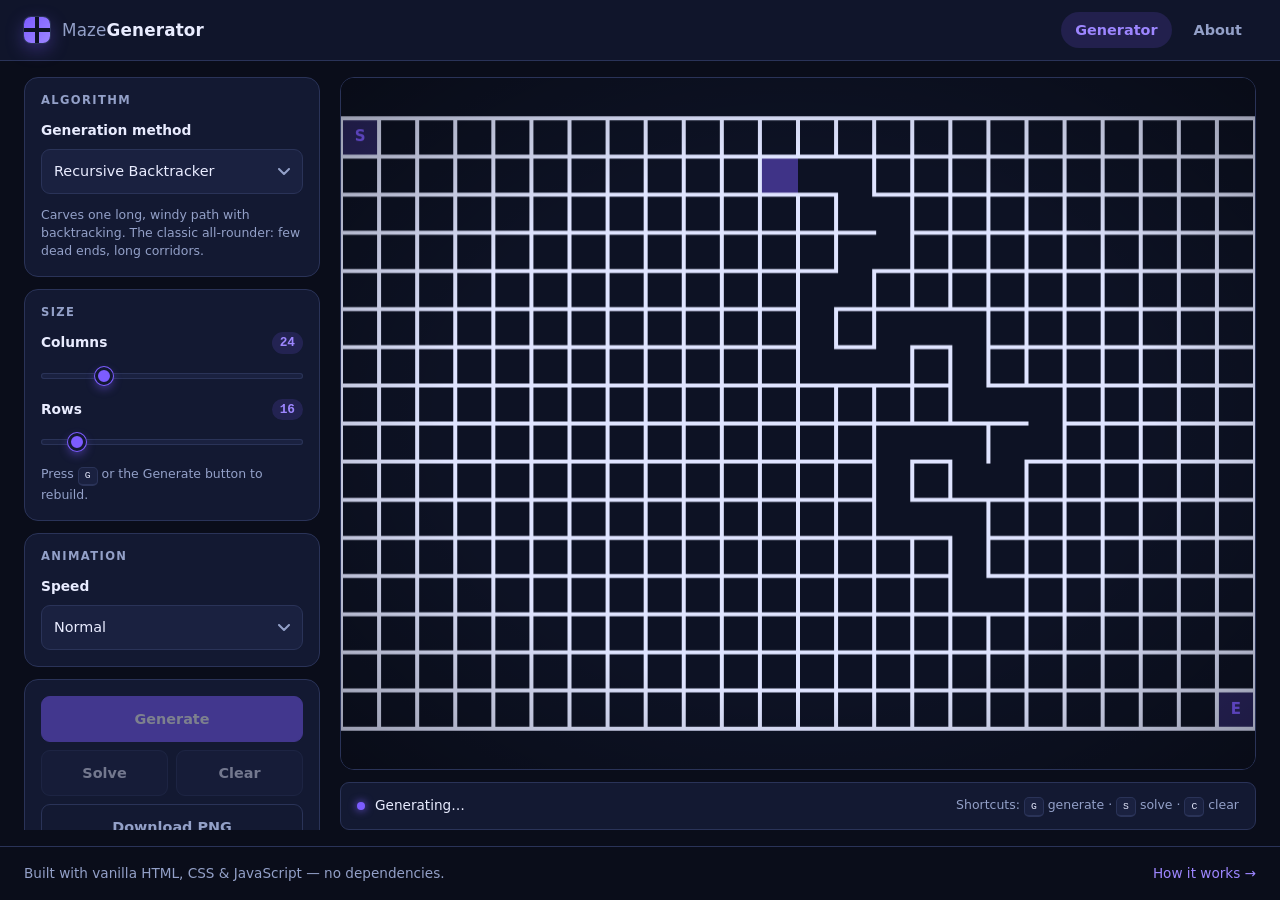
==== index.html @ a0373b2f "project created" ====
<!DOCTYPE html>
<html lang="en">
<head>
  <meta charset="UTF-8">
  <meta name="viewport" content="width=device-width, initial-scale=1.0">
  <title>Maze Generator</title>
  <meta name="description" content="Generate and solve mazes in the browser with four classic algorithms.">
  <link rel="stylesheet" href="css/base.css">
  <link rel="stylesheet" href="css/layout.css">
  <link rel="stylesheet" href="css/controls.css">
  <link rel="stylesheet" href="css/maze.css">
</head>
<body class="app-page">

  <header class="site-header">
    <a class="brand" href="index.html">
      <span class="brand-mark" aria-hidden="true"></span>
      <span class="brand-text">Maze<strong>Generator</strong></span>
    </a>
    <nav class="site-nav" aria-label="Main navigation">
      <a href="index.html" class="is-active">Generator</a>
      <a href="pages/about.html">About</a>
    </nav>
  </header>

  <main class="app">

    <!-- ============ Control panel ============ -->
    <aside class="panel" aria-label="Maze settings">

      <section class="panel-section">
        <h2 class="panel-title">Algorithm</h2>
        <label class="field">
          <span class="field-label">Generation method</span>
          <select id="algorithm" class="select"></select>
        </label>
        <p id="algorithm-hint" class="field-hint"></p>
      </section>

      <section class="panel-section">
        <h2 class="panel-title">Size</h2>
        <label class="field">
          <span class="field-label">
            Columns
            <output id="cols-value" for="cols">24</output>
          </span>
          <input type="range" id="cols" class="slider" min="8" max="80" step="2" value="24">
        </label>
        <label class="field">
          <span class="field-label">
            Rows
            <output id="rows-value" for="rows">16</output>
          </span>
          <input type="range" id="rows" class="slider" min="8" max="80" step="2" value="16">
        </label>
        <p class="field-hint">Press <kbd>G</kbd> or the Generate button to rebuild.</p>
      </section>

      <section class="panel-section">
        <h2 class="panel-title">Animation</h2>
        <label class="field">
          <span class="field-label">Speed</span>
          <select id="speed" class="select"></select>
        </label>
      </section>

      <section class="panel-section panel-actions">
        <button id="btn-generate" class="btn btn-primary" type="button">Generate</button>
        <div class="btn-row">
          <button id="btn-solve" class="btn" type="button">Solve</button>
          <button id="btn-clear" class="btn" type="button">Clear</button>
        </div>
        <button id="btn-download" class="btn btn-ghost" type="button">Download PNG</button>
      </section>

      <section class="panel-section stats" aria-label="Maze statistics">
        <div class="stat">
          <span class="stat-label">Size</span>
          <span id="stat-size" class="stat-value">&mdash;</span>
        </div>
        <div class="stat">
          <span class="stat-label">Algorithm</span>
          <span id="stat-algorithm" class="stat-value">&mdash;</span>
        </div>
        <div class="stat">
          <span class="stat-label">Built in</span>
          <span id="stat-time" class="stat-value">&mdash;</span>
        </div>
        <div class="stat">
          <span class="stat-label">Path</span>
          <span id="stat-path" class="stat-value">&mdash;</span>
        </div>
      </section>

    </aside>

    <!-- ============ Maze stage ============ -->
    <section class="stage">
      <div class="canvas-wrap">
        <canvas id="maze-canvas" aria-label="Generated maze"></canvas>
      </div>
      <div class="statusbar">
        <span id="status-message" class="status-message" role="status" aria-live="polite">Loading&hellip;</span>
        <span class="status-hint">
          Shortcuts: <kbd>G</kbd> generate &middot; <kbd>S</kbd> solve &middot; <kbd>C</kbd> clear
        </span>
      </div>
    </section>

  </main>

  <footer class="site-footer">
    <span>Built with vanilla HTML, CSS &amp; JavaScript &mdash; no dependencies.</span>
    <a href="pages/about.html">How it works &rarr;</a>
  </footer>

  <!-- Logic files, one concern per file. Load order matters. -->
  <script src="js/config.js"></script>
  <script src="js/maze.js"></script>
  <script src="js/solver.js"></script>
  <script src="js/renderer.js"></script>
  <script src="js/animation.js"></script>
  <script src="js/controls.js"></script>
  <script src="js/main.js"></script>

</body>
</html>
---- css/base.css ----
/* =========================================================
   base.css — design tokens, reset, global typography
   ========================================================= */

:root {
  /* surfaces */
  --bg: #0a0d1a;
  --surface: #131932;
  --surface-2: #1a2140;
  --border: #2a3358;

  /* text */
  --text: #e9ecff;
  --text-dim: #93a0c8;

  /* accents */
  --accent: #7c5cff;
  --accent-strong: #9d86ff;
  --accent-soft: rgba(124, 92, 255, 0.16);
  --success: #4ade80;
  --danger: #f87171;

  /* shape & spacing */
  --radius: 14px;
  --radius-sm: 9px;
  --space-1: 4px;
  --space-2: 8px;
  --space-3: 12px;
  --space-4: 16px;
  --space-5: 24px;
  --space-6: 32px;

  /* fonts */
  --font-sans: "Segoe UI", system-ui, -apple-system, "Helvetica Neue", Arial, sans-serif;
  --font-mono: "Cascadia Code", "SF Mono", "JetBrains Mono", Consolas, "Courier New", monospace;

  /* colours read by js/renderer.js when drawing the canvas */
  --maze-bg: #0d1224;
  --maze-wall: #dfe4ff;
  --maze-accent: #7c5cff;
  --maze-path: #4ade80;
}

/* ---------- reset ---------- */

*,
*::before,
*::after {
  box-sizing: border-box;
}

* {
  margin: 0;
}

html {
  height: 100%;
}

body {
  font-family: var(--font-sans);
  font-size: 16px;
  line-height: 1.55;
  color: var(--text);
  background: var(--bg);
  -webkit-font-smoothing: antialiased;
}

img,
canvas,
svg {
  display: block;
  max-width: 100%;
}

button,
input,
select,
textarea {
  font: inherit;
  color: inherit;
}

a {
  color: var(--accent-strong);
  text-decoration: none;
}

a:hover {
  text-decoration: underline;
}

h1,
h2,
h3,
h4 {
  line-height: 1.2;
  font-weight: 700;
}

/* ---------- shared bits ---------- */

kbd {
  display: inline-block;
  min-width: 1.5em;
  padding: 1px 6px;
  border: 1px solid var(--border);
  border-bottom-width: 2px;
  border-radius: 5px;
  background: var(--surface-2);
  font-family: var(--font-mono);
  font-size: 0.78em;
  text-align: center;
  color: var(--text);
}

::selection {
  background: var(--accent-soft);
}

:focus-visible {
  outline: 2px solid var(--accent);
  outline-offset: 2px;
}

/* thin, subtle scrollbars */
* {
  scrollbar-width: thin;
  scrollbar-color: var(--border) transparent;
}

*::-webkit-scrollbar {
  width: 10px;
  height: 10px;
}

*::-webkit-scrollbar-thumb {
  background: var(--border);
  border-radius: 999px;
  border: 3px solid var(--bg);
}

*::-webkit-scrollbar-track {
  background: transparent;
}
---- css/layout.css ----
/* =========================================================
   layout.css — page shell: header, main grid, stage, footer
   ========================================================= */

body {
  display: flex;
  flex-direction: column;
  min-height: 100vh;
}

/* ---------- header ---------- */

.site-header {
  flex: none;
  display: flex;
  align-items: center;
  justify-content: space-between;
  gap: var(--space-4);
  padding: var(--space-3) var(--space-5);
  border-bottom: 1px solid var(--border);
  background: rgba(19, 25, 50, 0.75);
  backdrop-filter: blur(8px);
  position: sticky;
  top: 0;
  z-index: 10;
}

.brand {
  display: inline-flex;
  align-items: center;
  gap: var(--space-3);
  color: var(--text);
}

.brand:hover {
  text-decoration: none;
}

.brand-mark {
  width: 26px;
  height: 26px;
  border-radius: 7px;
  background:
    linear-gradient(90deg, transparent 42%, var(--maze-bg) 42% 58%, transparent 58%),
    linear-gradient(0deg, transparent 42%, var(--maze-bg) 42% 58%, transparent 58%),
    linear-gradient(135deg, var(--accent), var(--accent-strong));
  box-shadow: 0 0 0 1px var(--border), 0 6px 18px rgba(124, 92, 255, 0.35);
}

.brand-text {
  font-size: 1.05rem;
  letter-spacing: 0.01em;
  color: var(--text-dim);
}

.brand-text strong {
  color: var(--text);
  font-weight: 700;
}

.site-nav {
  display: flex;
  gap: var(--space-2);
}

.site-nav a {
  padding: 7px 14px;
  border-radius: 999px;
  font-size: 0.9rem;
  font-weight: 600;
  color: var(--text-dim);
  transition: background 0.15s ease, color 0.15s ease;
}

.site-nav a:hover {
  background: var(--surface-2);
  color: var(--text);
  text-decoration: none;
}

.site-nav a.is-active {
  background: var(--accent-soft);
  color: var(--accent-strong);
}

/* ---------- app grid ---------- */

.app {
  flex: 1 1 auto;
  display: grid;
  grid-template-columns: 300px minmax(0, 1fr);
  gap: var(--space-4);
  width: 100%;
  max-width: 1440px;
  margin: 0 auto;
  padding: var(--space-4) var(--space-5);
  min-height: 0;
}

/* ---------- stage column ---------- */

.stage {
  display: flex;
  flex-direction: column;
  gap: var(--space-3);
  min-width: 0;
  min-height: 0;
}

/* ---------- footer ---------- */

.site-footer {
  flex: none;
  display: flex;
  flex-wrap: wrap;
  align-items: center;
  justify-content: space-between;
  gap: var(--space-3);
  padding: var(--space-4) var(--space-5);
  border-top: 1px solid var(--border);
  color: var(--text-dim);
  font-size: 0.85rem;
}

/* ---------- responsive ---------- */

/* On desktop the generator page fits the viewport: the panel scrolls
   internally instead of pushing the status bar and stats off-screen.
   Scoped to the app page so content pages still scroll normally. */
@media (min-width: 901px) {
  body.app-page {
    height: 100vh;
    overflow: hidden;
  }

  body.app-page .app {
    grid-template-rows: minmax(0, 1fr);
  }

  body.app-page .panel {
    min-height: 0;
    overflow-y: auto;
    padding-right: var(--space-1);
  }
}

@media (max-width: 900px) {
  .app {
    grid-template-columns: minmax(0, 1fr);
    padding: var(--space-4);
  }

  .site-header {
    padding: var(--space-3) var(--space-4);
  }

  .site-footer {
    padding: var(--space-4);
    justify-content: center;
    text-align: center;
  }
}
---- css/controls.css ----
/* =========================================================
   controls.css — control panel, form fields, buttons, stats
   ========================================================= */

.panel {
  display: flex;
  flex-direction: column;
  gap: var(--space-3);
  min-width: 0;
}

.panel-section {
  background: var(--surface);
  border: 1px solid var(--border);
  border-radius: var(--radius);
  padding: var(--space-4);
}

.panel-title {
  margin-bottom: var(--space-3);
  font-size: 0.72rem;
  font-weight: 700;
  letter-spacing: 0.12em;
  text-transform: uppercase;
  color: var(--text-dim);
}

/* ---------- fields ---------- */

.field {
  display: block;
  margin-bottom: var(--space-3);
}

.field:last-child {
  margin-bottom: 0;
}

.field-label {
  display: flex;
  align-items: center;
  justify-content: space-between;
  gap: var(--space-2);
  margin-bottom: var(--space-2);
  font-size: 0.86rem;
  font-weight: 600;
  color: var(--text);
}

.field-label output {
  min-width: 3ch;
  padding: 1px 8px;
  border-radius: 999px;
  background: var(--accent-soft);
  color: var(--accent-strong);
  font-family: var(--font-mono);
  font-size: 0.8rem;
  text-align: center;
}

.field-hint {
  margin-top: var(--space-2);
  font-size: 0.78rem;
  line-height: 1.45;
  color: var(--text-dim);
}

/* ---------- select ---------- */

.select {
  appearance: none;
  -webkit-appearance: none;
  width: 100%;
  padding: 10px 36px 10px 12px;
  border: 1px solid var(--border);
  border-radius: var(--radius-sm);
  background-color: var(--surface-2);
  background-image: url("data:image/svg+xml,%3Csvg xmlns='http://www.w3.org/2000/svg' width='12' height='8' viewBox='0 0 12 8'%3E%3Cpath d='M1 1l5 5 5-5' fill='none' stroke='%2393a0c8' stroke-width='2' stroke-linecap='round' stroke-linejoin='round'/%3E%3C/svg%3E");
  background-repeat: no-repeat;
  background-position: right 12px center;
  font-size: 0.9rem;
  cursor: pointer;
  transition: border-color 0.15s ease;
}

.select:hover {
  border-color: var(--accent);
}

.select option {
  background: var(--surface);
  color: var(--text);
}

/* ---------- range slider ---------- */

.slider {
  -webkit-appearance: none;
  appearance: none;
  width: 100%;
  height: 6px;
  border-radius: 999px;
  background: var(--surface-2);
  box-shadow: inset 0 0 0 1px var(--border);
  cursor: pointer;
}

.slider::-webkit-slider-thumb {
  -webkit-appearance: none;
  appearance: none;
  width: 18px;
  height: 18px;
  border-radius: 50%;
  border: 3px solid var(--surface);
  background: var(--accent);
  box-shadow: 0 0 0 1px var(--accent), 0 4px 10px rgba(124, 92, 255, 0.45);
  transition: transform 0.12s ease;
}

.slider::-webkit-slider-thumb:hover {
  transform: scale(1.12);
}

.slider::-moz-range-thumb {
  width: 14px;
  height: 14px;
  border-radius: 50%;
  border: 3px solid var(--surface);
  background: var(--accent);
  box-shadow: 0 0 0 1px var(--accent);
}

.slider::-moz-range-track {
  height: 6px;
  border-radius: 999px;
  background: var(--surface-2);
}

/* ---------- buttons ---------- */

.panel-actions {
  display: flex;
  flex-direction: column;
  gap: var(--space-2);
}

.btn-row {
  display: grid;
  grid-template-columns: 1fr 1fr;
  gap: var(--space-2);
}

.btn {
  appearance: none;
  width: 100%;
  padding: 11px 14px;
  border: 1px solid var(--border);
  border-radius: var(--radius-sm);
  background: var(--surface-2);
  color: var(--text);
  font-size: 0.9rem;
  font-weight: 600;
  cursor: pointer;
  transition: transform 0.12s ease, background 0.15s ease, border-color 0.15s ease;
}

.btn:hover:not(:disabled) {
  border-color: var(--accent);
  transform: translateY(-1px);
}

.btn:active:not(:disabled) {
  transform: translateY(0);
}

.btn:disabled {
  opacity: 0.45;
  cursor: not-allowed;
}

.btn-primary {
  border-color: var(--accent);
  background: var(--accent);
  color: #ffffff;
}

.btn-primary:hover:not(:disabled) {
  background: var(--accent-strong);
  border-color: var(--accent-strong);
}

.btn-ghost {
  background: transparent;
  color: var(--text-dim);
}

.btn-ghost:hover:not(:disabled) {
  color: var(--text);
}

/* ---------- stats ---------- */

.stats {
  display: grid;
  grid-template-columns: 1fr 1fr;
  gap: var(--space-2);
  background: transparent;
  border: none;
  padding: 0;
}

.stat {
  min-width: 0;
  padding: var(--space-3);
  border: 1px solid var(--border);
  border-radius: var(--radius-sm);
  background: var(--surface);
}

.stat-label {
  display: block;
  margin-bottom: 2px;
  font-size: 0.66rem;
  font-weight: 700;
  letter-spacing: 0.1em;
  text-transform: uppercase;
  color: var(--text-dim);
}

.stat-value {
  display: block;
  overflow: hidden;
  text-overflow: ellipsis;
  white-space: nowrap;
  font-family: var(--font-mono);
  font-size: 0.86rem;
  color: var(--text);
}
---- css/maze.css ----
/* =========================================================
   maze.css — canvas stage, status bar, busy state
   ========================================================= */

.canvas-wrap {
  position: relative;
  flex: 1 1 auto;
  min-height: 340px;
  overflow: hidden;
  border: 1px solid var(--border);
  border-radius: var(--radius);
  background: var(--maze-bg);
  box-shadow: inset 0 0 60px rgba(0, 0, 0, 0.45);
}

#maze-canvas {
  width: 100%;
  height: 100%;
}

/* subtle scan/vignette overlay for depth */
.canvas-wrap::after {
  content: "";
  position: absolute;
  inset: 0;
  pointer-events: none;
  background: radial-gradient(ellipse at center, transparent 55%, rgba(0, 0, 0, 0.35) 100%);
}

/* ---------- status bar ---------- */

.statusbar {
  display: flex;
  flex-wrap: wrap;
  align-items: center;
  justify-content: space-between;
  gap: var(--space-2) var(--space-4);
  padding: var(--space-3) var(--space-4);
  border: 1px solid var(--border);
  border-radius: var(--radius-sm);
  background: var(--surface);
  font-size: 0.85rem;
}

.status-message {
  position: relative;
  padding-left: 18px;
  color: var(--text);
}

.status-message::before {
  content: "";
  position: absolute;
  left: 0;
  top: 50%;
  width: 8px;
  height: 8px;
  margin-top: -4px;
  border-radius: 50%;
  background: var(--success);
  box-shadow: 0 0 8px var(--success);
}

body.is-busy .status-message::before {
  background: var(--accent);
  box-shadow: 0 0 8px var(--accent);
  animation: pulse 0.9s ease-in-out infinite;
}

@keyframes pulse {
  0%,
  100% {
    opacity: 1;
    transform: scale(1);
  }
  50% {
    opacity: 0.4;
    transform: scale(0.75);
  }
}

.status-hint {
  color: var(--text-dim);
  font-size: 0.78rem;
}

/* ---------- responsive ---------- */

@media (max-width: 900px) {
  .canvas-wrap {
    min-height: 55vh;
  }

  .status-hint {
    display: none;
  }
}
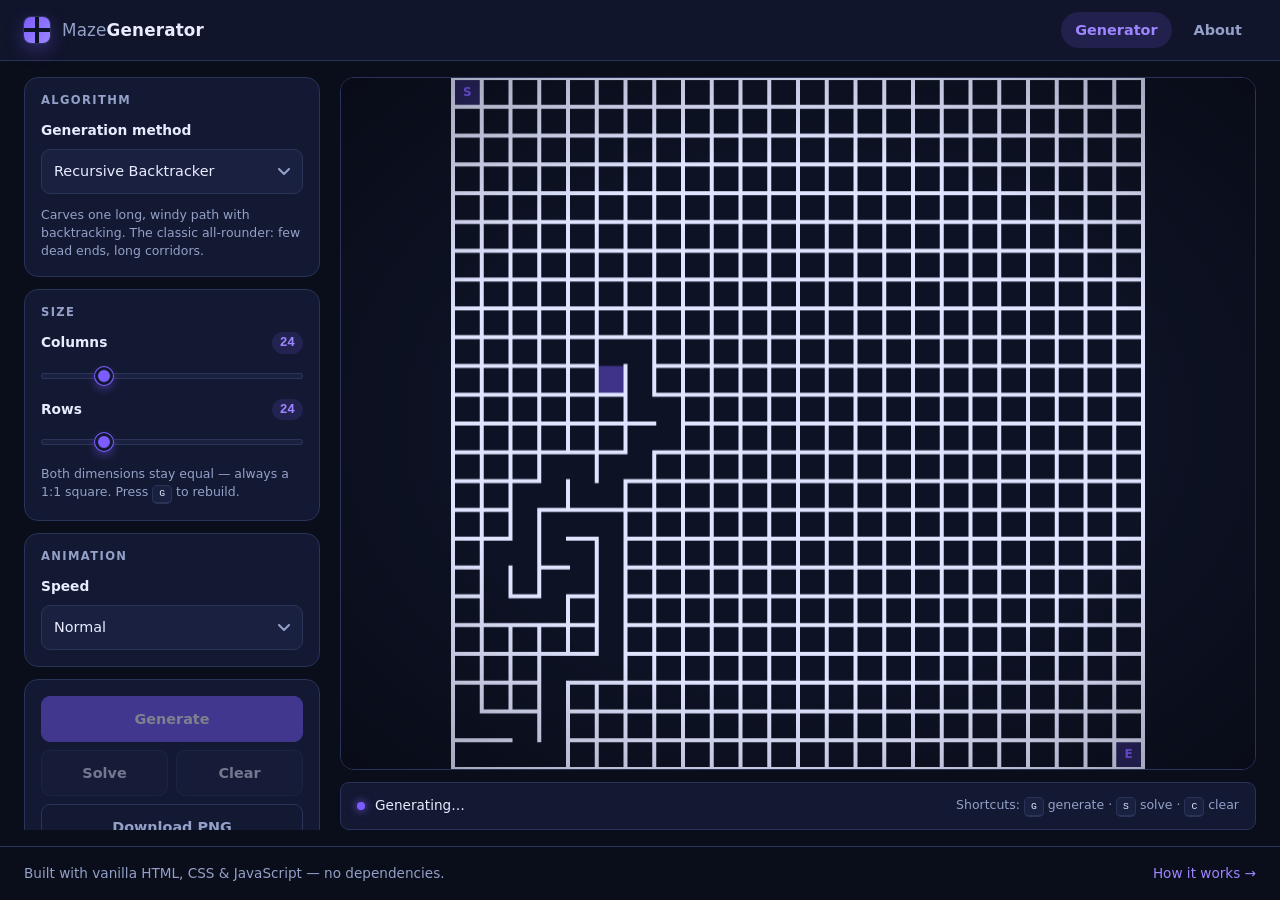
==== commit 419d8e90: "size update" ====
--- a/index.html
+++ b/index.html
@@ -49,11 +49,11 @@
         <label class="field">
           <span class="field-label">
             Rows
-            <output id="rows-value" for="rows">16</output>
+            <output id="rows-value" for="rows">24</output>
           </span>
-          <input type="range" id="rows" class="slider" min="8" max="80" step="2" value="16">
+          <input type="range" id="rows" class="slider" min="8" max="80" step="2" value="24">
         </label>
-        <p class="field-hint">Press <kbd>G</kbd> or the Generate button to rebuild.</p>
+        <p class="field-hint">Both dimensions stay equal &mdash; always a 1:1 square. Press <kbd>G</kbd> to rebuild.</p>
       </section>
 
       <section class="panel-section">
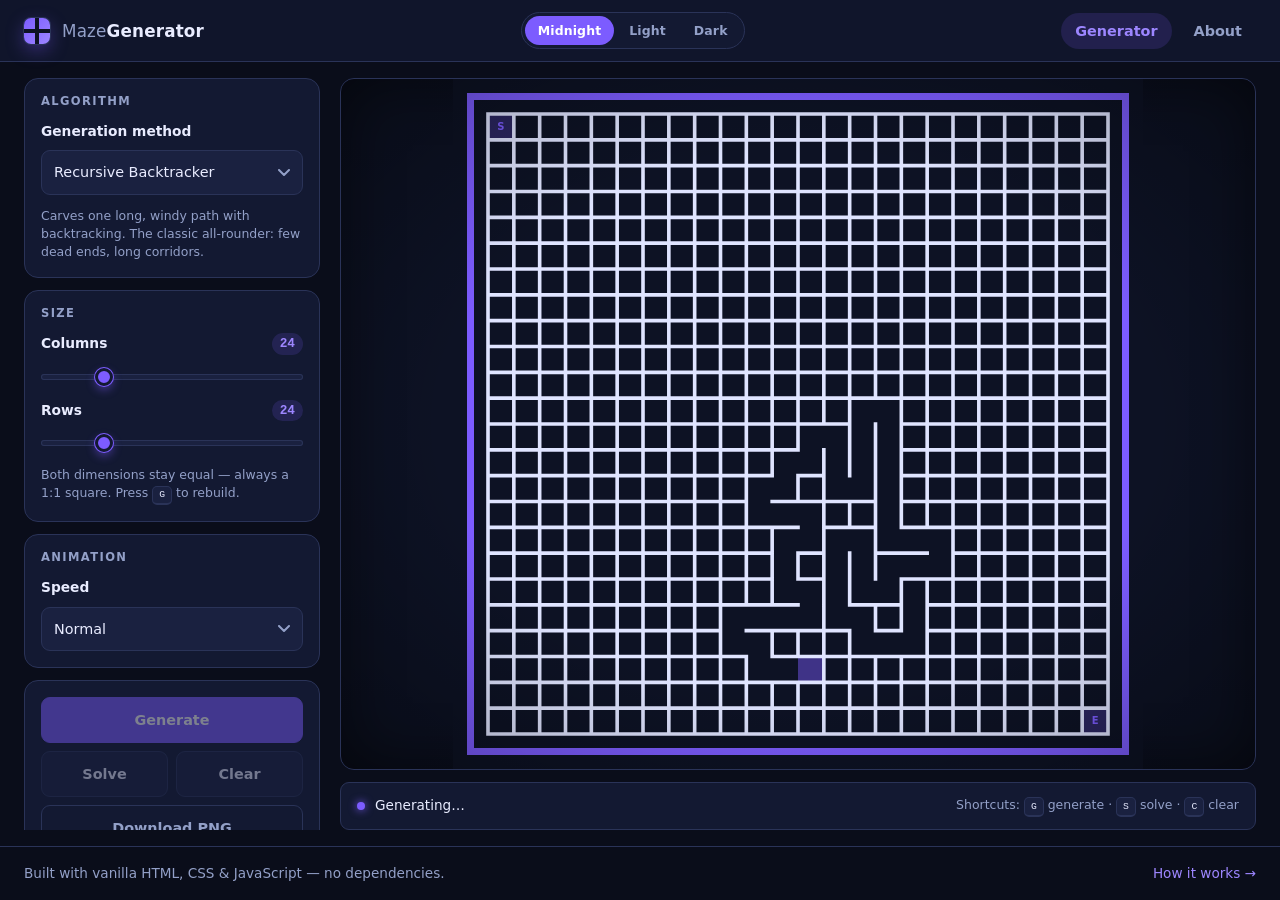
==== commit df9a94f7: "added themming" ====
--- a/index.html
+++ b/index.html
@@ -6,9 +6,12 @@
   <title>Maze Generator</title>
   <meta name="description" content="Generate and solve mazes in the browser with four classic algorithms.">
   <link rel="stylesheet" href="css/base.css">
+  <link rel="stylesheet" href="css/themes.css">
   <link rel="stylesheet" href="css/layout.css">
   <link rel="stylesheet" href="css/controls.css">
   <link rel="stylesheet" href="css/maze.css">
+  <!-- restores the saved colour theme before the first paint -->
+  <script src="js/theme.js"></script>
 </head>
 <body class="app-page">
 
@@ -17,6 +20,11 @@
       <span class="brand-mark" aria-hidden="true"></span>
       <span class="brand-text">Maze<strong>Generator</strong></span>
     </a>
+    <div class="theme-switch" role="group" aria-label="Colour theme">
+      <button type="button" class="theme-btn" data-theme-btn="midnight" aria-pressed="true">Midnight</button>
+      <button type="button" class="theme-btn" data-theme-btn="light" aria-pressed="false">Light</button>
+      <button type="button" class="theme-btn" data-theme-btn="dark" aria-pressed="false">Dark</button>
+    </div>
     <nav class="site-nav" aria-label="Main navigation">
       <a href="index.html" class="is-active">Generator</a>
       <a href="pages/about.html">About</a>
--- a/css/base.css
+++ b/css/base.css
@@ -39,6 +39,16 @@
   --maze-wall: #dfe4ff;
   --maze-accent: #7c5cff;
   --maze-path: #4ade80;
+
+  /* theme-dependent effects and element colours.
+     css/themes.css overrides all of these for the other themes. */
+  color-scheme: dark;
+  --header-bg: rgba(19, 25, 50, 0.75);
+  --on-accent: #ffffff;
+  --brand-glow: rgba(124, 92, 255, 0.35);
+  --glow: rgba(124, 92, 255, 0.45);
+  --stage-vignette: inset 0 0 60px rgba(0, 0, 0, 0.45);
+  --page-vignette: radial-gradient(ellipse at center, transparent 55%, rgba(0, 0, 0, 0.35) 100%);
 }
 
 /* ---------- reset ---------- */
--- a/css/themes.css
+++ b/css/themes.css
@@ -0,0 +1,125 @@
+/* =========================================================
+   themes.css — alternative colour themes.
+
+   The default theme ("Midnight") is defined in base.css as
+   :root tokens. The blocks below simply override those
+   tokens, so every component follows automatically.
+
+   The active theme is written to <html data-theme="..."> by
+   js/theme.js (restored from localStorage before first paint)
+   and js/renderer.js re-reads the maze tokens whenever the
+   theme changes, so the canvas and the PNG export follow too.
+   ========================================================= */
+
+/* ---------- Light ---------- */
+
+html[data-theme='light'] {
+  color-scheme: light;
+
+  --bg: #eef1f8;
+  --surface: #ffffff;
+  --surface-2: #f4f6fc;
+  --border: #d4dbef;
+
+  --text: #141a30;
+  --text-dim: #5b6486;
+
+  --accent: #6b46ff;
+  --accent-strong: #5a34ef;
+  --accent-soft: rgba(107, 70, 255, 0.12);
+  --on-accent: #ffffff;
+  --success: #15a34a;
+  --danger: #dc2626;
+
+  --header-bg: rgba(255, 255, 255, 0.85);
+  --brand-glow: rgba(107, 70, 255, 0.3);
+  --glow: rgba(107, 70, 255, 0.35);
+  --stage-vignette: inset 0 0 60px rgba(31, 41, 77, 0.1);
+  --page-vignette: radial-gradient(ellipse at center, transparent 60%, rgba(31, 41, 77, 0.1) 100%);
+
+  /* the maze on a white board with ink-dark walls */
+  --maze-bg: #ffffff;
+  --maze-wall: #1c2340;
+  --maze-accent: #6b46ff;
+  --maze-path: #16a34a;
+}
+
+/* ---------- Dark ---------- */
+
+html[data-theme='dark'] {
+  color-scheme: dark;
+
+  --bg: #0a0a0c;
+  --surface: #141417;
+  --surface-2: #1c1c21;
+  --border: #2c2c33;
+
+  --text: #f0f0f3;
+  --text-dim: #a0a0ad;
+
+  --accent: #22d3ee;
+  --accent-strong: #67e8f9;
+  --accent-soft: rgba(34, 211, 238, 0.14);
+  --on-accent: #06242b;
+  --success: #4ade80;
+  --danger: #f87171;
+
+  --header-bg: rgba(20, 20, 23, 0.82);
+  --brand-glow: rgba(34, 211, 238, 0.3);
+  --glow: rgba(34, 211, 238, 0.4);
+  --stage-vignette: inset 0 0 60px rgba(0, 0, 0, 0.55);
+  --page-vignette: radial-gradient(ellipse at center, transparent 55%, rgba(0, 0, 0, 0.4) 100%);
+
+  /* near-black board with bright walls and a cyan frame */
+  --maze-bg: #08080a;
+  --maze-wall: #f2f4f8;
+  --maze-accent: #22d3ee;
+  --maze-path: #4ade80;
+}
+
+/* =========================================================
+   Theme switcher (header of every page)
+   ========================================================= */
+
+.theme-switch {
+  display: flex;
+  gap: 2px;
+  padding: 3px;
+  border: 1px solid var(--border);
+  border-radius: 999px;
+  background: var(--surface);
+}
+
+.theme-btn {
+  appearance: none;
+  border: 0;
+  border-radius: 999px;
+  padding: 5px 13px;
+  background: transparent;
+  color: var(--text-dim);
+  font-size: 0.78rem;
+  font-weight: 600;
+  letter-spacing: 0.01em;
+  cursor: pointer;
+  transition: background 0.15s ease, color 0.15s ease;
+}
+
+.theme-btn:hover {
+  color: var(--text);
+}
+
+.theme-btn[aria-pressed='true'] {
+  background: var(--accent);
+  color: var(--on-accent);
+}
+
+/* ---------- responsive ---------- */
+
+@media (max-width: 900px) {
+  .theme-switch {
+    order: 3;
+    flex-basis: 100%;
+    justify-content: center;
+    margin-top: var(--space-1);
+  }
+}
--- a/css/layout.css
+++ b/css/layout.css
@@ -15,10 +15,12 @@
   display: flex;
   align-items: center;
   justify-content: space-between;
+  flex-wrap: wrap;
+  row-gap: var(--space-2);
   gap: var(--space-4);
   padding: var(--space-3) var(--space-5);
   border-bottom: 1px solid var(--border);
-  background: rgba(19, 25, 50, 0.75);
+  background: var(--header-bg);
   backdrop-filter: blur(8px);
   position: sticky;
   top: 0;
@@ -44,7 +46,7 @@
     linear-gradient(90deg, transparent 42%, var(--maze-bg) 42% 58%, transparent 58%),
     linear-gradient(0deg, transparent 42%, var(--maze-bg) 42% 58%, transparent 58%),
     linear-gradient(135deg, var(--accent), var(--accent-strong));
-  box-shadow: 0 0 0 1px var(--border), 0 6px 18px rgba(124, 92, 255, 0.35);
+  box-shadow: 0 0 0 1px var(--border), 0 6px 18px var(--brand-glow);
 }
 
 .brand-text {
--- a/css/controls.css
+++ b/css/controls.css
@@ -113,7 +113,7 @@
   border-radius: 50%;
   border: 3px solid var(--surface);
   background: var(--accent);
-  box-shadow: 0 0 0 1px var(--accent), 0 4px 10px rgba(124, 92, 255, 0.45);
+  box-shadow: 0 0 0 1px var(--accent), 0 4px 10px var(--glow);
   transition: transform 0.12s ease;
 }
 
@@ -181,7 +181,7 @@
 .btn-primary {
   border-color: var(--accent);
   background: var(--accent);
-  color: #ffffff;
+  color: var(--on-accent);
 }
 
 .btn-primary:hover:not(:disabled) {
--- a/css/maze.css
+++ b/css/maze.css
@@ -7,15 +7,20 @@
   flex: 1 1 auto;
   min-height: 340px;
   overflow: hidden;
+  /* the square canvas is centred inside this frame */
+  display: grid;
+  place-items: center;
   border: 1px solid var(--border);
   border-radius: var(--radius);
   background: var(--maze-bg);
-  box-shadow: inset 0 0 60px rgba(0, 0, 0, 0.45);
+  box-shadow: var(--stage-vignette);
 }
 
+/* width/height are set by js/renderer.js to keep a 1:1 box */
 #maze-canvas {
-  width: 100%;
-  height: 100%;
+  display: block;
+  max-width: 100%;
+  max-height: 100%;
 }
 
 /* subtle scan/vignette overlay for depth */
@@ -24,7 +29,7 @@
   position: absolute;
   inset: 0;
   pointer-events: none;
-  background: radial-gradient(ellipse at center, transparent 55%, rgba(0, 0, 0, 0.35) 100%);
+  background: var(--page-vignette);
 }
 
 /* ---------- status bar ---------- */
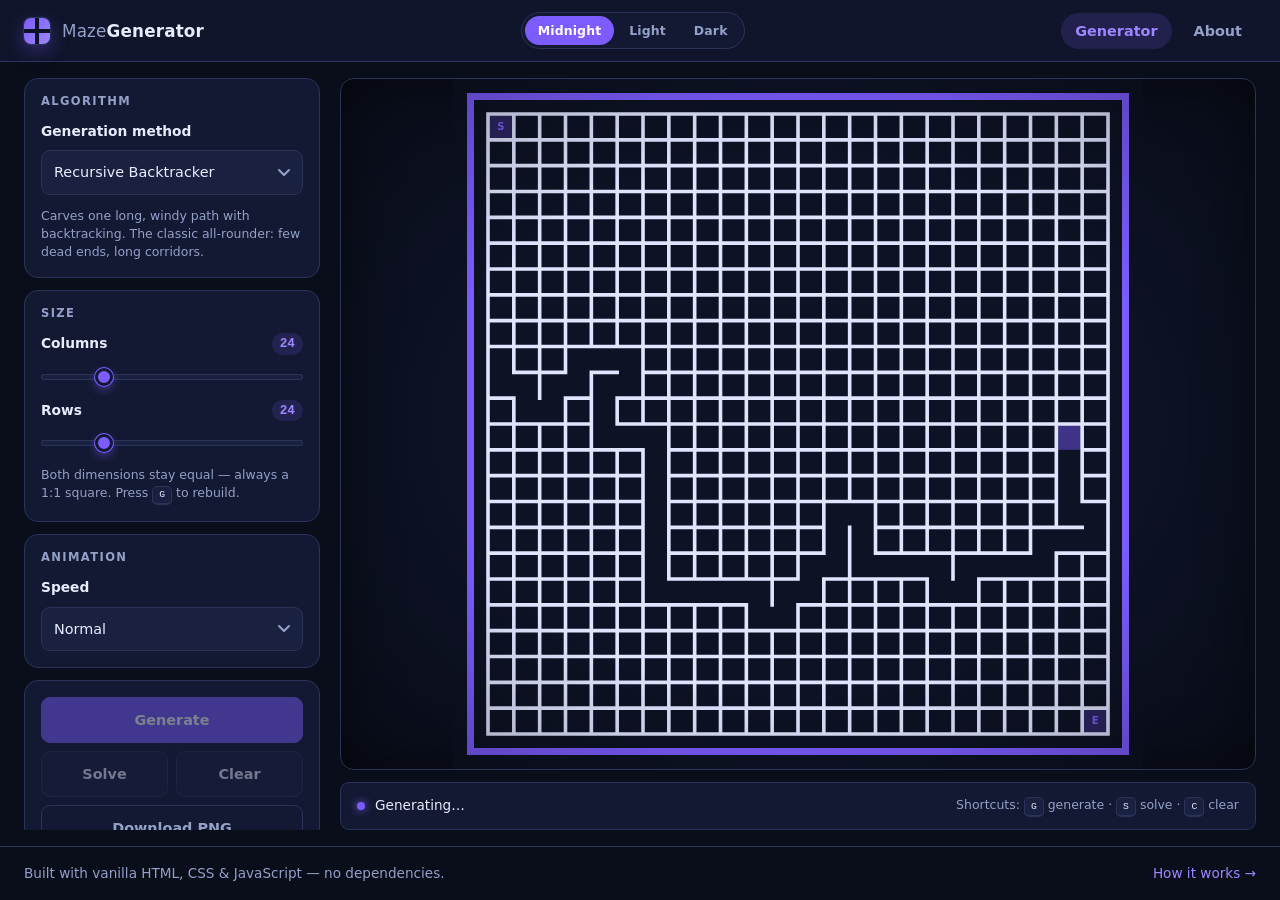
==== commit 073c06a9: "theme update" ====
--- a/index.html
+++ b/index.html
@@ -6,12 +6,16 @@
   <title>Maze Generator</title>
   <meta name="description" content="Generate and solve mazes in the browser with four classic algorithms.">
   <link rel="stylesheet" href="css/base.css">
-  <link rel="stylesheet" href="css/themes.css">
+  <!-- colour themes: default palette, alternatives, switcher -->
+  <link rel="stylesheet" href="css/themes/midnight.css">
+  <link rel="stylesheet" href="css/themes/light.css">
+  <link rel="stylesheet" href="css/themes/dark.css">
+  <link rel="stylesheet" href="css/themes/switcher.css">
   <link rel="stylesheet" href="css/layout.css">
   <link rel="stylesheet" href="css/controls.css">
   <link rel="stylesheet" href="css/maze.css">
   <!-- restores the saved colour theme before the first paint -->
-  <script src="js/theme.js"></script>
+  <script src="js/themes/theme.js"></script>
 </head>
 <body class="app-page">
 
--- a/css/base.css
+++ b/css/base.css
@@ -1,25 +1,14 @@
 /* =========================================================
    base.css — design tokens, reset, global typography
+
+   Non-colour tokens only (shape, spacing, fonts). Every colour
+   lives in css/themes/: midnight.css holds the default palette
+   applied to :root, light.css and dark.css override it via
+   <html data-theme="...">, and switcher.css styles the control
+   that picks between them.
    ========================================================= */
 
 :root {
-  /* surfaces */
-  --bg: #0a0d1a;
-  --surface: #131932;
-  --surface-2: #1a2140;
-  --border: #2a3358;
-
-  /* text */
-  --text: #e9ecff;
-  --text-dim: #93a0c8;
-
-  /* accents */
-  --accent: #7c5cff;
-  --accent-strong: #9d86ff;
-  --accent-soft: rgba(124, 92, 255, 0.16);
-  --success: #4ade80;
-  --danger: #f87171;
-
   /* shape & spacing */
   --radius: 14px;
   --radius-sm: 9px;
@@ -33,22 +22,6 @@
   /* fonts */
   --font-sans: "Segoe UI", system-ui, -apple-system, "Helvetica Neue", Arial, sans-serif;
   --font-mono: "Cascadia Code", "SF Mono", "JetBrains Mono", Consolas, "Courier New", monospace;
-
-  /* colours read by js/renderer.js when drawing the canvas */
-  --maze-bg: #0d1224;
-  --maze-wall: #dfe4ff;
-  --maze-accent: #7c5cff;
-  --maze-path: #4ade80;
-
-  /* theme-dependent effects and element colours.
-     css/themes.css overrides all of these for the other themes. */
-  color-scheme: dark;
-  --header-bg: rgba(19, 25, 50, 0.75);
-  --on-accent: #ffffff;
-  --brand-glow: rgba(124, 92, 255, 0.35);
-  --glow: rgba(124, 92, 255, 0.45);
-  --stage-vignette: inset 0 0 60px rgba(0, 0, 0, 0.45);
-  --page-vignette: radial-gradient(ellipse at center, transparent 55%, rgba(0, 0, 0, 0.35) 100%);
 }
 
 /* ---------- reset ---------- */
--- a/css/themes/midnight.css
+++ b/css/themes/midnight.css
@@ -0,0 +1,45 @@
+/* =========================================================
+   themes/midnight.css — the default colour theme ("Midnight").
+
+   Pure colour tokens only: surfaces, text, accents, the palette
+   js/renderer.js paints the canvas with, and the theme-dependent
+   effects. Applied to :root, so it is the active theme until
+   <html data-theme="..."> selects another one (light.css,
+   dark.css). Every component reads these through var(), which
+   is why no other stylesheet hard-codes a colour.
+   ========================================================= */
+
+:root {
+  color-scheme: dark;
+
+  /* surfaces */
+  --bg: #0a0d1a;
+  --surface: #131932;
+  --surface-2: #1a2140;
+  --border: #2a3358;
+
+  /* text */
+  --text: #e9ecff;
+  --text-dim: #93a0c8;
+
+  /* accents */
+  --accent: #7c5cff;
+  --accent-strong: #9d86ff;
+  --accent-soft: rgba(124, 92, 255, 0.16);
+  --on-accent: #ffffff;
+  --success: #4ade80;
+  --danger: #f87171;
+
+  /* theme-dependent effects */
+  --header-bg: rgba(19, 25, 50, 0.75);
+  --brand-glow: rgba(124, 92, 255, 0.35);
+  --glow: rgba(124, 92, 255, 0.45);
+  --stage-vignette: inset 0 0 60px rgba(0, 0, 0, 0.45);
+  --page-vignette: radial-gradient(ellipse at center, transparent 55%, rgba(0, 0, 0, 0.35) 100%);
+
+  /* colours read by js/renderer.js when drawing the canvas */
+  --maze-bg: #0d1224;
+  --maze-wall: #dfe4ff;
+  --maze-accent: #7c5cff;
+  --maze-path: #4ade80;
+}
--- a/css/themes/light.css
+++ b/css/themes/light.css
@@ -0,0 +1,38 @@
+/* =========================================================
+   themes/light.css — the "Light" colour theme.
+
+   Overrides the midnight.css tokens when <html data-theme="light">
+   is set (by js/themes/theme.js). The maze flips to a white
+   board with ink-dark walls so it stays readable.
+   ========================================================= */
+
+html[data-theme='light'] {
+  color-scheme: light;
+
+  --bg: #eef1f8;
+  --surface: #ffffff;
+  --surface-2: #f4f6fc;
+  --border: #d4dbef;
+
+  --text: #141a30;
+  --text-dim: #5b6486;
+
+  --accent: #6b46ff;
+  --accent-strong: #5a34ef;
+  --accent-soft: rgba(107, 70, 255, 0.12);
+  --on-accent: #ffffff;
+  --success: #15a34a;
+  --danger: #dc2626;
+
+  --header-bg: rgba(255, 255, 255, 0.85);
+  --brand-glow: rgba(107, 70, 255, 0.3);
+  --glow: rgba(107, 70, 255, 0.35);
+  --stage-vignette: inset 0 0 60px rgba(31, 41, 77, 0.1);
+  --page-vignette: radial-gradient(ellipse at center, transparent 60%, rgba(31, 41, 77, 0.1) 100%);
+
+  /* the maze on a white board with ink-dark walls */
+  --maze-bg: #ffffff;
+  --maze-wall: #1c2340;
+  --maze-accent: #6b46ff;
+  --maze-path: #16a34a;
+}
--- a/css/themes/dark.css
+++ b/css/themes/dark.css
@@ -0,0 +1,38 @@
+/* =========================================================
+   themes/dark.css — the "Dark" colour theme.
+
+   Overrides the midnight.css tokens when <html data-theme="dark">
+   is set (by js/themes/theme.js). A neutral near-black variant
+   with a cyan accent, distinct from the blue-purple Midnight.
+   ========================================================= */
+
+html[data-theme='dark'] {
+  color-scheme: dark;
+
+  --bg: #0a0a0c;
+  --surface: #141417;
+  --surface-2: #1c1c21;
+  --border: #2c2c33;
+
+  --text: #f0f0f3;
+  --text-dim: #a0a0ad;
+
+  --accent: #22d3ee;
+  --accent-strong: #67e8f9;
+  --accent-soft: rgba(34, 211, 238, 0.14);
+  --on-accent: #06242b;
+  --success: #4ade80;
+  --danger: #f87171;
+
+  --header-bg: rgba(20, 20, 23, 0.82);
+  --brand-glow: rgba(34, 211, 238, 0.3);
+  --glow: rgba(34, 211, 238, 0.4);
+  --stage-vignette: inset 0 0 60px rgba(0, 0, 0, 0.55);
+  --page-vignette: radial-gradient(ellipse at center, transparent 55%, rgba(0, 0, 0, 0.4) 100%);
+
+  /* near-black board with bright walls and a cyan frame */
+  --maze-bg: #08080a;
+  --maze-wall: #f2f4f8;
+  --maze-accent: #22d3ee;
+  --maze-path: #4ade80;
+}
--- a/css/themes/switcher.css
+++ b/css/themes/switcher.css
@@ -0,0 +1,50 @@
+/* =========================================================
+   themes/switcher.css — the theme switcher component.
+
+   The segmented control in the header of every page. The
+   buttons carry data-theme-btn="..." and are wired up by
+   js/themes/theme.js, which also keeps aria-pressed in sync.
+   ========================================================= */
+
+.theme-switch {
+  display: flex;
+  gap: 2px;
+  padding: 3px;
+  border: 1px solid var(--border);
+  border-radius: 999px;
+  background: var(--surface);
+}
+
+.theme-btn {
+  appearance: none;
+  border: 0;
+  border-radius: 999px;
+  padding: 5px 13px;
+  background: transparent;
+  color: var(--text-dim);
+  font-size: 0.78rem;
+  font-weight: 600;
+  letter-spacing: 0.01em;
+  cursor: pointer;
+  transition: background 0.15s ease, color 0.15s ease;
+}
+
+.theme-btn:hover {
+  color: var(--text);
+}
+
+.theme-btn[aria-pressed='true'] {
+  background: var(--accent);
+  color: var(--on-accent);
+}
+
+/* ---------- responsive ---------- */
+
+@media (max-width: 900px) {
+  .theme-switch {
+    order: 3;
+    flex-basis: 100%;
+    justify-content: center;
+    margin-top: var(--space-1);
+  }
+}
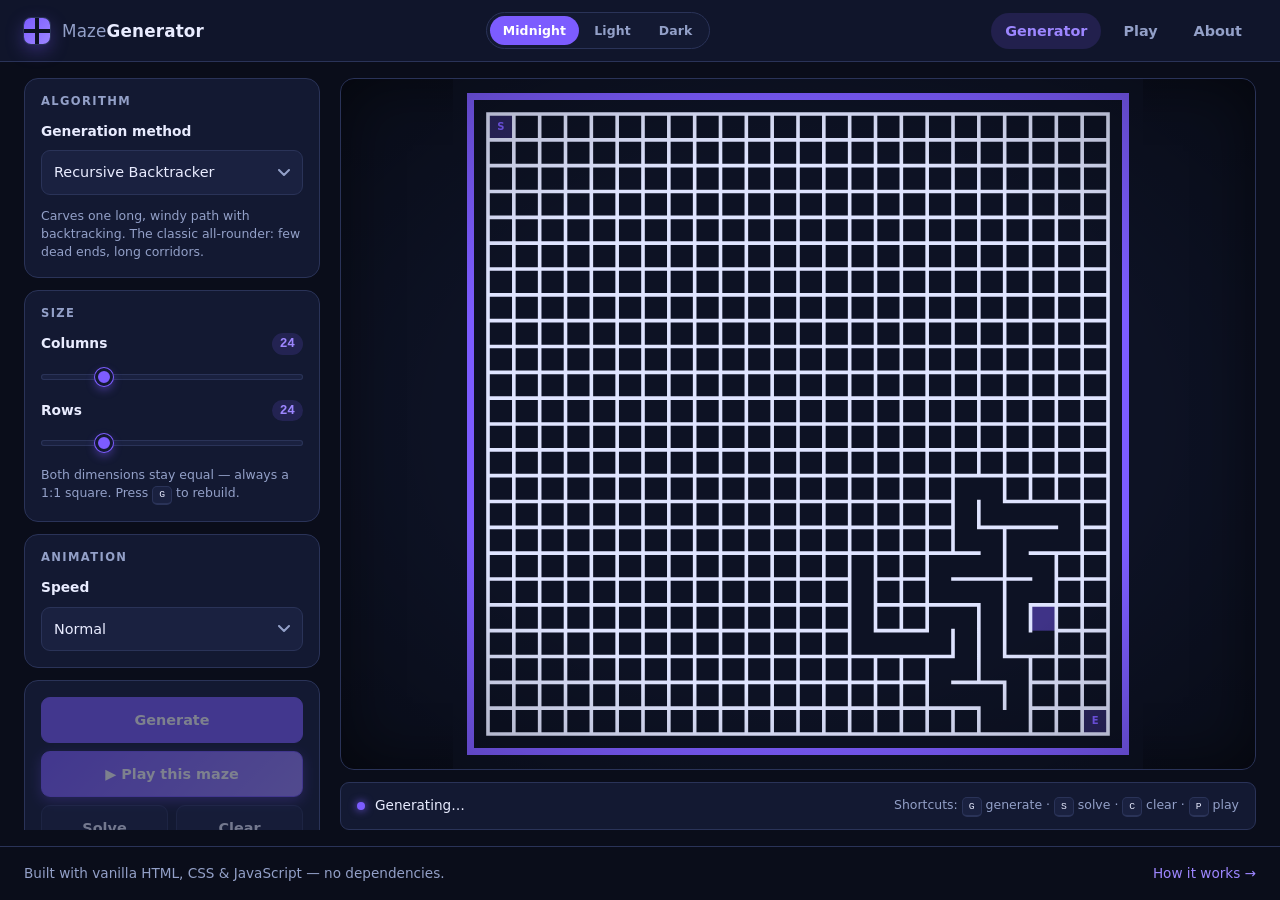
==== commit 4d96026c: "added  the maze game" ====
--- a/index.html
+++ b/index.html
@@ -31,6 +31,7 @@
     </div>
     <nav class="site-nav" aria-label="Main navigation">
       <a href="index.html" class="is-active">Generator</a>
+      <a href="game/index.html" id="nav-play">Play</a>
       <a href="pages/about.html">About</a>
     </nav>
   </header>
@@ -78,6 +79,7 @@
 
       <section class="panel-section panel-actions">
         <button id="btn-generate" class="btn btn-primary" type="button">Generate</button>
+        <button id="btn-play" class="btn btn-play" type="button">&#9654; Play this maze</button>
         <div class="btn-row">
           <button id="btn-solve" class="btn" type="button">Solve</button>
           <button id="btn-clear" class="btn" type="button">Clear</button>
@@ -114,7 +116,7 @@
       <div class="statusbar">
         <span id="status-message" class="status-message" role="status" aria-live="polite">Loading&hellip;</span>
         <span class="status-hint">
-          Shortcuts: <kbd>G</kbd> generate &middot; <kbd>S</kbd> solve &middot; <kbd>C</kbd> clear
+          Shortcuts: <kbd>G</kbd> generate &middot; <kbd>S</kbd> solve &middot; <kbd>C</kbd> clear &middot; <kbd>P</kbd> play
         </span>
       </div>
     </section>
--- a/css/themes/light.css
+++ b/css/themes/light.css
@@ -2,37 +2,39 @@
    themes/light.css — the "Light" colour theme.
 
    Overrides the midnight.css tokens when <html data-theme="light">
-   is set (by js/themes/theme.js). The maze flips to a white
-   board with ink-dark walls so it stays readable.
+   is set (by js/themes/theme.js). A deliberately *dimmed* light
+   theme: no pure white anywhere. The page sits on a grey-blue,
+   cards on a soft off-white, and the maze board is a muted
+   paper tone, so the screen never glares.
    ========================================================= */
 
 html[data-theme='light'] {
   color-scheme: light;
 
-  --bg: #eef1f8;
-  --surface: #ffffff;
-  --surface-2: #f4f6fc;
-  --border: #d4dbef;
+  --bg: #dcdfea;
+  --surface: #ffefef;
+  --surface-2: #dfe3ee;
+  --border: #727272;
 
-  --text: #141a30;
-  --text-dim: #5b6486;
+  --text: #1b2035;
+  --text-dim: #4f5775;
 
-  --accent: #6b46ff;
-  --accent-strong: #5a34ef;
-  --accent-soft: rgba(107, 70, 255, 0.12);
+  --accent: #5b3ce8;
+  --accent-strong: #4f31d8;
+  --accent-soft: rgba(91, 60, 232, 0.14);
   --on-accent: #ffffff;
-  --success: #15a34a;
-  --danger: #dc2626;
+  --success: #148a43;
+  --danger: #cf2525;
 
-  --header-bg: rgba(255, 255, 255, 0.85);
-  --brand-glow: rgba(107, 70, 255, 0.3);
-  --glow: rgba(107, 70, 255, 0.35);
-  --stage-vignette: inset 0 0 60px rgba(31, 41, 77, 0.1);
-  --page-vignette: radial-gradient(ellipse at center, transparent 60%, rgba(31, 41, 77, 0.1) 100%);
+  --header-bg: rgba(233, 236, 244, 0.92);
+  --brand-glow: rgba(91, 60, 232, 0.3);
+  --glow: rgba(91, 60, 232, 0.35);
+  --stage-vignette: inset 0 0 60px rgba(29, 36, 66, 0.18);
+  --page-vignette: radial-gradient(ellipse at center, transparent 58%, rgba(29, 36, 66, 0.16) 100%);
 
-  /* the maze on a white board with ink-dark walls */
-  --maze-bg: #ffffff;
-  --maze-wall: #1c2340;
-  --maze-accent: #6b46ff;
-  --maze-path: #16a34a;
+  /* the maze on a muted paper board with deep ink walls */
+  --maze-bg: #eef0f6;
+  --maze-wall: #232a4a;
+  --maze-accent: #5b3ce8;
+  --maze-path: #148a43;
 }
--- a/css/controls.css
+++ b/css/controls.css
@@ -198,6 +198,20 @@
   color: var(--text);
 }
 
+/* Play: the "go" action — a gradient accent button with a soft glow,
+   so it reads as the next step after Generate. */
+.btn-play {
+  border-color: var(--accent);
+  background: linear-gradient(135deg, var(--accent), var(--accent-strong));
+  color: var(--on-accent);
+  box-shadow: 0 4px 14px var(--glow);
+}
+
+.btn-play:hover:not(:disabled) {
+  border-color: var(--accent-strong);
+  transform: translateY(-1px);
+}
+
 /* ---------- stats ---------- */
 
 .stats {
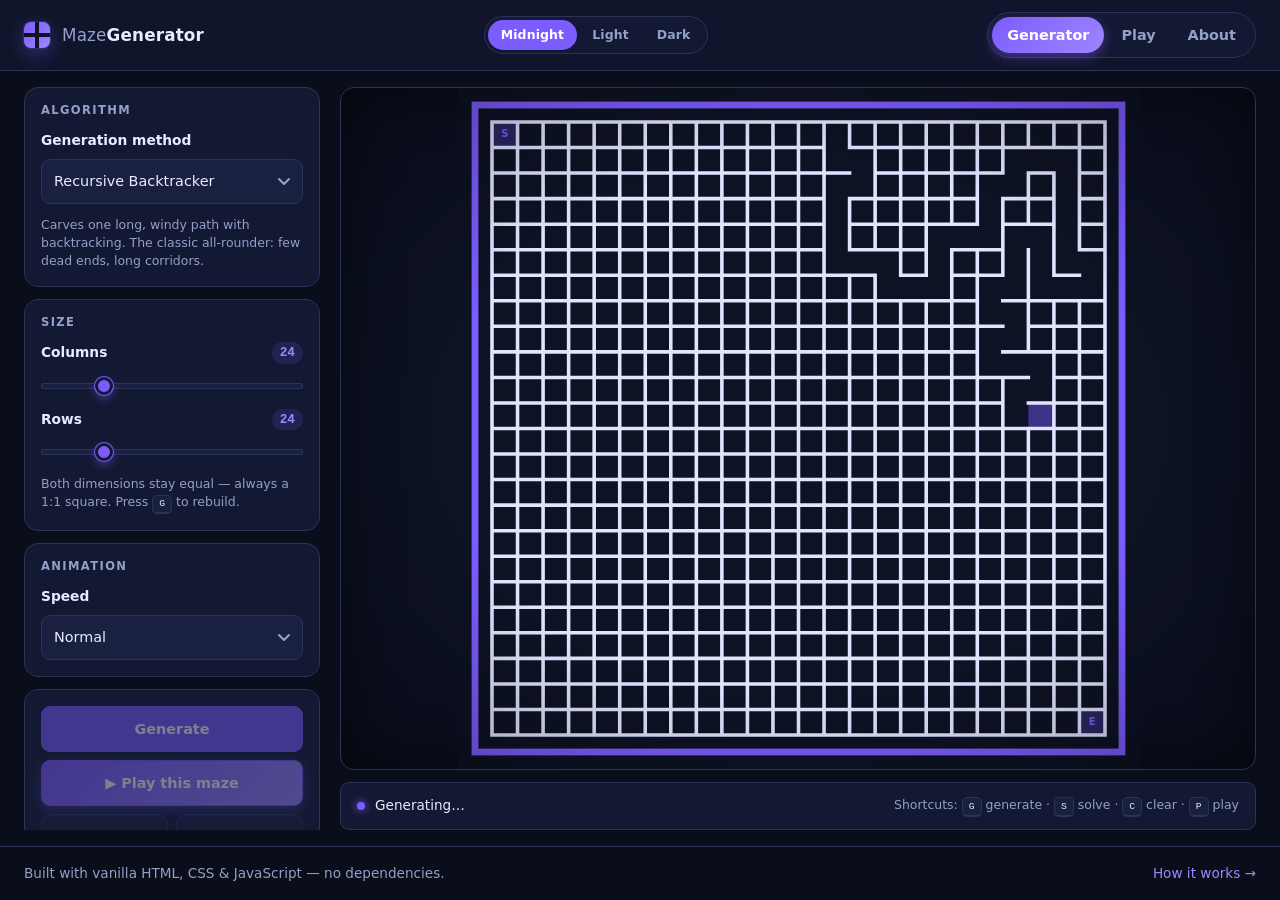
==== commit 2922113c: "added animations to nav bar" ====
--- a/index.html
+++ b/index.html
@@ -12,10 +12,12 @@
   <link rel="stylesheet" href="css/themes/dark.css">
   <link rel="stylesheet" href="css/themes/switcher.css">
   <link rel="stylesheet" href="css/layout.css">
+  <link rel="stylesheet" href="css/nav.css">
   <link rel="stylesheet" href="css/controls.css">
   <link rel="stylesheet" href="css/maze.css">
   <!-- restores the saved colour theme before the first paint -->
   <script src="js/themes/theme.js"></script>
+  <script src="js/nav.js"></script>
 </head>
 <body class="app-page">
 
@@ -30,6 +32,7 @@
       <button type="button" class="theme-btn" data-theme-btn="dark" aria-pressed="false">Dark</button>
     </div>
     <nav class="site-nav" aria-label="Main navigation">
+      <span class="nav-indicator" aria-hidden="true"></span>
       <a href="index.html" class="is-active">Generator</a>
       <a href="game/index.html" id="nav-play">Play</a>
       <a href="pages/about.html">About</a>
--- a/css/themes/switcher.css
+++ b/css/themes/switcher.css
@@ -26,16 +26,39 @@
   font-weight: 600;
   letter-spacing: 0.01em;
   cursor: pointer;
-  transition: background 0.15s ease, color 0.15s ease;
+  transition:
+    background 0.15s ease,
+    color 0.15s ease,
+    transform 0.28s cubic-bezier(0.34, 1.7, 0.5, 1);
 }
 
 .theme-btn:hover {
   color: var(--text);
+  transform: translateY(-1px);
+}
+
+.theme-btn:active {
+  transform: scale(0.92);
 }
 
 .theme-btn[aria-pressed='true'] {
   background: var(--accent);
   color: var(--on-accent);
+  animation: theme-pop 0.35s cubic-bezier(0.34, 1.56, 0.64, 1);
+}
+
+/* the pressed button pops into place when it becomes pressed */
+@keyframes theme-pop {
+  from { transform: scale(0.85); }
+  60% { transform: scale(1.08); }
+  to { transform: none; }
+}
+
+@media (prefers-reduced-motion: reduce) {
+  .theme-btn {
+    animation: none !important;
+    transition: none !important;
+  }
 }
 
 /* ---------- responsive ---------- */
--- a/css/layout.css
+++ b/css/layout.css
@@ -60,30 +60,9 @@
   font-weight: 700;
 }
 
-.site-nav {
-  display: flex;
-  gap: var(--space-2);
-}
-
-.site-nav a {
-  padding: 7px 14px;
-  border-radius: 999px;
-  font-size: 0.9rem;
-  font-weight: 600;
-  color: var(--text-dim);
-  transition: background 0.15s ease, color 0.15s ease;
-}
-
-.site-nav a:hover {
-  background: var(--surface-2);
-  color: var(--text);
-  text-decoration: none;
-}
-
-.site-nav a.is-active {
-  background: var(--accent-soft);
-  color: var(--accent-strong);
-}
+/* Navigation -------------------------------------------------
+   Owned by css/nav.css: the capsule, the gliding pill indicator
+   and all interactive motion live there. */
 
 /* ---------- app grid ---------- */
 
--- a/css/nav.css
+++ b/css/nav.css
@@ -0,0 +1,180 @@
+/* =========================================================
+   nav.css — the header navigation, redesigned to play.
+
+   The links sit in a capsule. A pill indicator glides between
+   them — js/nav.js positions it over the active link and follows
+   hover/focus, dropping a few fading dots behind it like the
+   player trail on the game page. The links pop in one after
+   another on load, jump when hovered and squash when pressed.
+
+   This file owns all interactive header styling; layout.css
+   keeps the header's static shell.
+   ========================================================= */
+
+/* ---------- capsule ---------- */
+
+.site-nav {
+  position: relative;
+  display: flex;
+  align-items: center;
+  gap: 2px;
+  padding: 4px;
+  border: 1px solid var(--border);
+  border-radius: 999px;
+  background: var(--surface);
+}
+
+/* ---------- the gliding pill ---------- */
+
+.nav-indicator {
+  position: absolute;
+  top: 4px;
+  bottom: 4px;
+  left: 0;
+  width: 0;
+  border-radius: 999px;
+  background: linear-gradient(135deg, var(--accent), var(--accent-strong));
+  box-shadow: 0 4px 12px var(--glow);
+  opacity: 0;
+  pointer-events: none;
+  z-index: 0;
+  transition:
+    transform 0.5s cubic-bezier(0.34, 1.5, 0.5, 1),
+    width 0.32s cubic-bezier(0.34, 1.5, 0.5, 1),
+    opacity 0.3s ease;
+}
+
+.nav-indicator.is-ready {
+  opacity: 1;
+}
+
+/* ---------- links ---------- */
+
+.site-nav a {
+  position: relative;
+  z-index: 1;
+  padding: 7px 15px;
+  border-radius: 999px;
+  font-size: 0.9rem;
+  font-weight: 600;
+  color: var(--text-dim);
+  text-decoration: none;
+  animation: nav-pop-in 0.5s cubic-bezier(0.34, 1.56, 0.64, 1) backwards;
+  transition:
+    color 0.2s ease,
+    transform 0.28s cubic-bezier(0.34, 1.7, 0.5, 1);
+}
+
+/* staggered entrance: one bounce after another */
+.site-nav a:nth-of-type(1) { animation-delay: 0.05s; }
+.site-nav a:nth-of-type(2) { animation-delay: 0.13s; }
+.site-nav a:nth-of-type(3) { animation-delay: 0.21s; }
+
+@keyframes nav-pop-in {
+  from {
+    opacity: 0;
+    transform: translateY(-10px) scale(0.85);
+  }
+  60% {
+    opacity: 1;
+    transform: translateY(2px) scale(1.04);
+  }
+  to {
+    opacity: 1;
+    transform: none;
+  }
+}
+
+/* the pill's link reads as filled — but only once the pill has
+   actually arrived: js/nav.js flips .is-on when the glide ends, so
+   the text never turns on-accent while it still sits on the plain
+   capsule surface (that would flash white text on a light theme) */
+.site-nav a.is-on {
+  color: var(--on-accent);
+}
+
+.site-nav a:hover,
+.site-nav a:focus-visible {
+  transform: translateY(-2px);
+}
+
+.site-nav a:active {
+  transform: translateY(0) scale(0.92);
+}
+
+/* ---------- trail dots ---------- */
+
+.nav-trail-dot {
+  position: absolute;
+  top: 50%;
+  left: 0;
+  width: 7px;
+  height: 7px;
+  margin: -3.5px 0 0 -3.5px;
+  border-radius: 50%;
+  background: var(--accent);
+  opacity: 0;
+  pointer-events: none;
+  z-index: 0;
+  animation: nav-trail 0.65s ease-out forwards;
+}
+
+@keyframes nav-trail {
+  0% {
+    opacity: 0;
+    transform: scale(0.4);
+  }
+  25% {
+    opacity: 0.9;
+    transform: scale(1);
+  }
+  100% {
+    opacity: 0;
+    transform: scale(0.15) translateY(7px);
+  }
+}
+
+/* ---------- brand: a playful spin on hover ---------- */
+
+.brand-mark {
+  transition: transform 0.3s cubic-bezier(0.34, 1.7, 0.5, 1);
+}
+
+.brand:hover .brand-mark {
+  animation: brand-spin 0.6s cubic-bezier(0.34, 1.45, 0.5, 1);
+}
+
+@keyframes brand-spin {
+  50% {
+    transform: rotate(180deg) scale(1.15);
+  }
+  100% {
+    transform: rotate(360deg);
+  }
+}
+
+/* ---------- reduced motion: keep the layout, drop the play ---------- */
+
+@media (prefers-reduced-motion: reduce) {
+  .site-nav a,
+  .nav-indicator,
+  .nav-trail-dot,
+  .brand-mark,
+  .brand:hover .brand-mark {
+    animation: none !important;
+    transition: none !important;
+  }
+}
+
+/* ---------- responsive ---------- */
+
+@media (max-width: 520px) {
+  .site-nav {
+    padding: 3px;
+  }
+
+  .site-nav a {
+    padding: 6px 10px;
+    font-size: 0.82rem;
+  }
+}
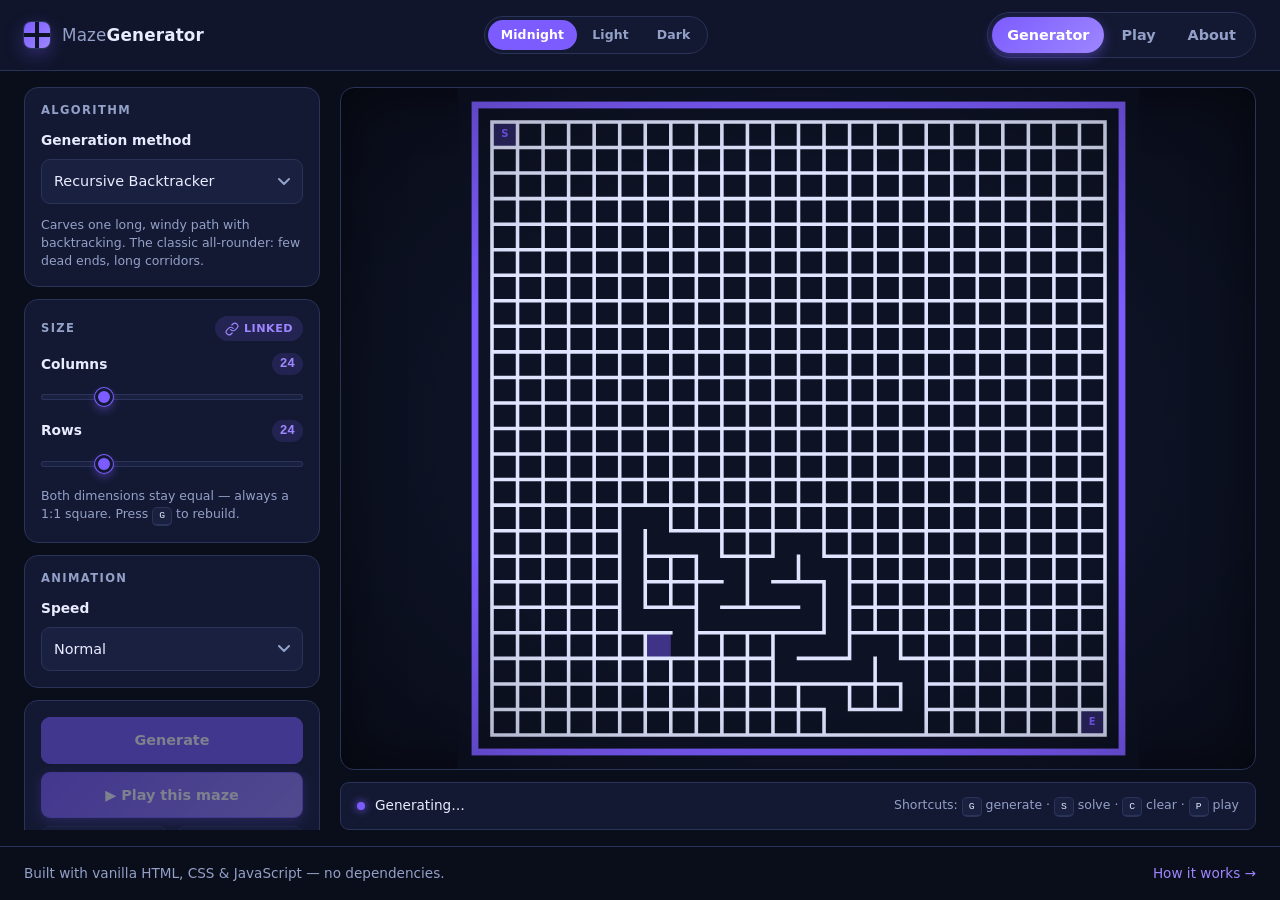
==== commit 92327989: "added size link btn" ====
--- a/index.html
+++ b/index.html
@@ -54,7 +54,19 @@
       </section>
 
       <section class="panel-section">
-        <h2 class="panel-title">Size</h2>
+        <div class="section-head">
+          <h2 class="panel-title">Size</h2>
+          <button id="btn-link-size" class="link-toggle" type="button" aria-pressed="true"
+                  title="Linked: width and height stay equal (a square maze)">
+            <svg viewBox="0 0 24 24" width="14" height="14" aria-hidden="true" fill="none"
+                 stroke="currentColor" stroke-width="2" stroke-linecap="round">
+              <path d="M10 13a5 5 0 0 0 7.54.54l3-3a5 5 0 0 0-7.07-7.07l-1.72 1.71"/>
+              <path d="M14 11a5 5 0 0 0-7.54-.54l-3 3a5 5 0 0 0 7.07 7.07l1.71-1.71"/>
+            </svg>
+            <span class="link-toggle-state link-toggle-linked">Linked</span>
+            <span class="link-toggle-state link-toggle-free">Free</span>
+          </button>
+        </div>
         <label class="field">
           <span class="field-label">
             Columns
@@ -69,7 +81,7 @@
           </span>
           <input type="range" id="rows" class="slider" min="8" max="80" step="2" value="24">
         </label>
-        <p class="field-hint">Both dimensions stay equal &mdash; always a 1:1 square. Press <kbd>G</kbd> to rebuild.</p>
+        <p id="size-hint" class="field-hint">Both dimensions stay equal &mdash; always a 1:1 square. Press <kbd>G</kbd> to rebuild.</p>
       </section>
 
       <section class="panel-section">
--- a/css/controls.css
+++ b/css/controls.css
@@ -23,6 +23,80 @@
   letter-spacing: 0.12em;
   text-transform: uppercase;
   color: var(--text-dim);
+}
+
+/* ---------- section header (title + link toggle) ---------- */
+
+.section-head {
+  display: flex;
+  align-items: center;
+  justify-content: space-between;
+  gap: var(--space-2);
+  margin-bottom: var(--space-3);
+}
+
+.section-head .panel-title {
+  margin-bottom: 0;
+}
+
+/* link/unlink the width & height sliders (Size section) */
+.link-toggle {
+  display: inline-flex;
+  align-items: center;
+  gap: 5px;
+  appearance: none;
+  border: 1px solid var(--border);
+  border-radius: 999px;
+  padding: 3px 9px;
+  background: var(--surface-2);
+  color: var(--text-dim);
+  font-size: 0.7rem;
+  font-weight: 700;
+  letter-spacing: 0.04em;
+  text-transform: uppercase;
+  cursor: pointer;
+  transition:
+    background 0.15s ease,
+    color 0.15s ease,
+    transform 0.25s cubic-bezier(0.34, 1.7, 0.5, 1);
+}
+
+.link-toggle:hover {
+  color: var(--text);
+  transform: translateY(-1px);
+}
+
+.link-toggle:active {
+  transform: scale(0.94);
+}
+
+.link-toggle[aria-pressed='true'] {
+  background: var(--accent-soft);
+  border-color: transparent;
+  color: var(--accent-strong);
+}
+
+.link-toggle svg {
+  display: block;
+  flex: none;
+}
+
+.link-toggle-free {
+  display: none;
+}
+
+.link-toggle[aria-pressed='false'] .link-toggle-linked {
+  display: none;
+}
+
+.link-toggle[aria-pressed='false'] .link-toggle-free {
+  display: inline;
+}
+
+@media (prefers-reduced-motion: reduce) {
+  .link-toggle {
+    transition: none !important;
+  }
 }
 
 /* ---------- fields ---------- */
--- a/css/maze.css
+++ b/css/maze.css
@@ -7,7 +7,7 @@
   flex: 1 1 auto;
   min-height: 340px;
   overflow: hidden;
-  /* the square canvas is centred inside this frame */
+  /* the canvas is centred inside this frame */
   display: grid;
   place-items: center;
   border: 1px solid var(--border);
@@ -16,7 +16,7 @@
   box-shadow: var(--stage-vignette);
 }
 
-/* width/height are set by js/renderer.js to keep a 1:1 box */
+/* width/height are set by js/renderer.js to match the maze's aspect */
 #maze-canvas {
   display: block;
   max-width: 100%;
